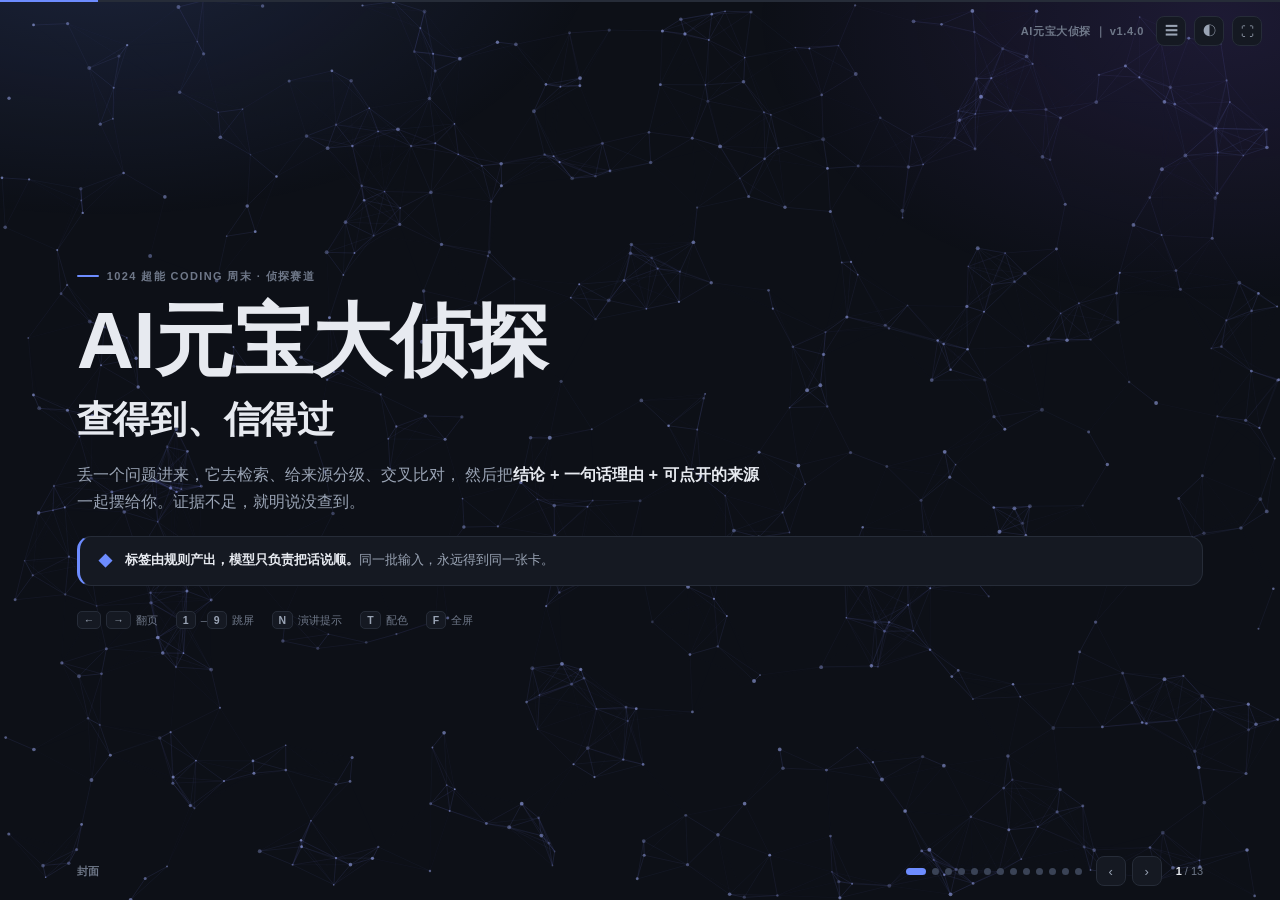
==== docs/pitch.html @ c2a19ade "feat(docs): 路演用交互式单页（13 屏，自包含） docs/pitch.html：零依赖单文件，不引 CDN / 字体 / 框架，直接拷走也能放  内容取自 README / DOMAIN" ====
<!DOCTYPE html>
<html lang="zh-CN" data-theme="dark">
<head>
<meta charset="utf-8">
<meta name="viewport" content="width=device-width, initial-scale=1">
<title>AI元宝大侦探——查得到、信得过 · 路演</title>
<link rel="icon" href="data:image/svg+xml,%3Csvg xmlns='http://www.w3.org/2000/svg' viewBox='0 0 100 100'%3E%3Ctext y='.9em' font-size='88'%3E%F0%9F%94%8D%3C/text%3E%3C/svg%3E">
<script>
// 首帧之前定主题，避免投影时闪一下白
(function () {
  var t = "dark";
  try {
    var f = new URLSearchParams(location.search).get("theme");
    t = (f === "light" || f === "dark") ? f : (localStorage.getItem("detective-theme") || "dark");
  } catch (e) { /* 隐私模式 */ }
  document.documentElement.setAttribute("data-theme", t === "light" ? "light" : "dark");
})();
</script>
<style>
/* ==========================================================================
   配色沿用主站的语义变量，改令牌就够，不要在这里写死色值
   ========================================================================== */
:root {
  color-scheme: light;
  --bg: #f6f7f9;
  --surface: #ffffff;
  --surface-2: #fbfcfe;
  --line: #e4e7ec;
  --line-hover: #c3cbdc;
  --text: #16181d;
  --text-2: #5b6270;
  --text-3: #8a909c;
  --accent: #2f5bea;
  --accent-soft: #eef2ff;
  --ok: #10854f;
  --ok-bg: #e9f7ef;
  --ok-line: #bfe6d1;
  --bad: #c8342f;
  --bad-bg: #fdeceb;
  --bad-line: #f3d9d6;
  --warn: #a86a00;
  --warn-bg: #fdf3e0;
  --warn-line: #f0dcb4;
  --info: #1f5fa8;
  --info-bg: #eaf2fb;
  --info-line: #cfe0f4;
  --muted: #6b7280;
  --muted-bg: #eef0f3;
  --shadow: 0 1px 2px rgba(16, 24, 40, .05), 0 10px 30px rgba(16, 24, 40, .06);
  --pt-dot: 99, 102, 241;
  --pt-link: 79, 70, 229;
  --pt-mouse: 124, 58, 237;
  --pt-boost: 1.45;
  --glow-a: rgba(99, 102, 241, .10);
  --glow-b: rgba(47, 91, 234, .07);
}
[data-theme="dark"] {
  color-scheme: dark;
  --bg: #0d1017;
  --surface: #151922;
  --surface-2: #1a1f2a;
  --line: #262c38;
  --line-hover: #3a4356;
  --text: #e7eaf0;
  --text-2: #9aa4b5;
  --text-3: #6f7889;
  --accent: #6d8cff;
  --accent-soft: #1b2436;
  --ok: #45d69b;
  --ok-bg: #0f2b21;
  --ok-line: #1f5c43;
  --bad: #ff7a72;
  --bad-bg: #2c1516;
  --bad-line: #5a2b28;
  --warn: #f0b53e;
  --warn-bg: #2b2213;
  --warn-line: #5c4a20;
  --info: #6aa8ef;
  --info-bg: #131f2e;
  --info-line: #24415f;
  --muted: #8b93a3;
  --muted-bg: #232834;
  --shadow: 0 1px 2px rgba(0, 0, 0, .5), 0 10px 30px rgba(0, 0, 0, .35);
  --pt-dot: 165, 180, 252;
  --pt-link: 129, 140, 248;
  --pt-mouse: 199, 210, 254;
  --pt-boost: 1.15;
  --glow-a: rgba(109, 140, 255, .16);
  --glow-b: rgba(139, 92, 246, .13);
}

* { box-sizing: border-box; }

html, body { height: 100%; }
body {
  margin: 0; overflow: hidden;
  background: var(--bg); color: var(--text);
  font-family: -apple-system, BlinkMacSystemFont, "Segoe UI", "PingFang SC",
    "Hiragino Sans GB", "Microsoft YaHei", sans-serif;
  -webkit-font-smoothing: antialiased;
  transition: background-color .25s ease, color .25s ease;
}

/* 背景：柔光 + 粒子，都在内容之下 */
body::before {
  content: ""; position: fixed; inset: 0; z-index: 0; pointer-events: none;
  background:
    radial-gradient(56vw 46vh at 8% -8%, var(--glow-a), transparent 70%),
    radial-gradient(50vw 44vh at 95% 2%, var(--glow-b), transparent 72%);
}
#pt { position: fixed; inset: 0; z-index: 0; pointer-events: none; display: block; }

/* ==========================================================================
   版式令牌
   ========================================================================== */
:root {
  --fs-display: clamp(40px, 6.2vw, 88px);
  --fs-h2: clamp(23px, 2.9vw, 40px);
  --fs-h3: clamp(15px, 1.3vw, 19px);
  --fs-lead: clamp(14px, 1.28vw, 20px);
  --fs-body: clamp(12.5px, 1.02vw, 15.5px);
  --fs-mini: clamp(11px, .84vw, 12.5px);
  --pad-x: clamp(28px, 6vw, 104px);
  --radius: 14px;
}

/* ==========================================================================
   幻灯片
   ========================================================================== */
#deck { position: fixed; inset: 0; z-index: 1; }
.slide {
  position: absolute; inset: 0;
  display: flex; flex-direction: column; justify-content: center;
  padding: clamp(56px, 7vh, 92px) var(--pad-x) clamp(64px, 8vh, 96px);
  overflow-y: auto; overscroll-behavior: contain;
  opacity: 0; visibility: hidden; transform: translateY(16px);
  transition: opacity .32s ease, transform .32s ease, visibility .32s;
}
.slide.on { opacity: 1; visibility: visible; transform: none; }
/* 首帧定位到某一屏时不要做淡出动画，否则会看到上一屏一闪 */
body.booting .slide { transition: none !important; }
.slide::-webkit-scrollbar { width: 0; }
.wrap { width: 100%; max-width: 1180px; margin: 0 auto; }

.kicker {
  display: inline-flex; align-items: center; gap: 8px;
  font-size: var(--fs-mini); font-weight: 700; letter-spacing: 1.4px;
  color: var(--text-3); text-transform: uppercase; margin-bottom: 14px;
}
.kicker::before {
  content: ""; width: 22px; height: 2px; background: var(--accent); border-radius: 2px;
}
h1 {
  margin: 0; font-size: var(--fs-display); font-weight: 800;
  letter-spacing: -.5px; line-height: 1.08;
}
h2 {
  margin: 0 0 10px; font-size: var(--fs-h2); font-weight: 800;
  letter-spacing: -.2px; line-height: 1.2;
}
h3 { margin: 0 0 6px; font-size: var(--fs-h3); font-weight: 700; }
.lead {
  margin: 12px 0 0; font-size: var(--fs-lead); color: var(--text-2);
  line-height: 1.62; max-width: 42em;
}
.lead b, .lead strong { color: var(--text); font-weight: 700; }
.sub { font-size: var(--fs-body); color: var(--text-3); line-height: 1.6; }
.mt-s { margin-top: 10px; } .mt-m { margin-top: 20px; } .mt-l { margin-top: 30px; }
.hl { color: var(--accent); }

/* 强调条 */
.rule-bar {
  display: flex; align-items: flex-start; gap: 12px;
  margin-top: clamp(16px, 2.4vh, 26px); padding: 13px 18px;
  border-radius: var(--radius); border: 1px solid var(--line);
  border-left: 3px solid var(--accent); background: var(--surface);
  font-size: var(--fs-body); color: var(--text-2); line-height: 1.6;
}
.rule-bar b { color: var(--text); }
.rule-bar .ico { font-size: 15px; line-height: 1.45; color: var(--accent); }

/* 卡片 */
.grid { display: grid; gap: 14px; }
.g2 { grid-template-columns: repeat(2, minmax(0, 1fr)); }
.g3 { grid-template-columns: repeat(3, minmax(0, 1fr)); }
.g4 { grid-template-columns: repeat(4, minmax(0, 1fr)); }
.g5 { grid-template-columns: repeat(5, minmax(0, 1fr)); }
@media (max-width: 900px) { .g3, .g4, .g5 { grid-template-columns: repeat(2, minmax(0, 1fr)); } }
@media (max-width: 620px) { .g2, .g3, .g4, .g5 { grid-template-columns: 1fr; } }

.card {
  background: var(--surface); border: 1px solid var(--line);
  border-radius: var(--radius); padding: 16px 18px; box-shadow: var(--shadow);
  transition: border-color .2s ease, background-color .25s ease;
}
.card.tight { padding: 13px 15px; }
.card .mark {
  display: inline-flex; align-items: center; justify-content: center;
  width: 24px; height: 24px; border-radius: 7px; font-size: 12px; font-weight: 800;
  margin-bottom: 9px;
}
.card .mark.a { color: var(--accent); background: var(--accent-soft); border: 1px solid var(--line); }
.card .mark.b { color: var(--bad); background: var(--bad-bg); border: 1px solid var(--bad-line); }
.card .mark.c { color: var(--ok); background: var(--ok-bg); border: 1px solid var(--ok-line); }
.card .mark.d { color: var(--warn); background: var(--warn-bg); border: 1px solid var(--warn-line); }
.card p { margin: 6px 0 0; font-size: var(--fs-body); color: var(--text-2); line-height: 1.62; }
.card p.small { font-size: var(--fs-mini); color: var(--text-3); }

/* 层：检索 / 裁决 / 表达 */
.layer { position: relative; padding-top: 30px; }
.layer .tag {
  position: absolute; top: 0; left: 0;
  font-size: var(--fs-mini); font-weight: 800; letter-spacing: 1.2px;
  color: var(--text-3);
}
.layer ul { margin: 8px 0 0; padding-left: 16px; font-size: var(--fs-body); color: var(--text-2); line-height: 1.65; }
.layer ul li { margin: 3px 0; }
.layer ul code {
  font-family: ui-monospace, "SF Mono", Consolas, monospace; font-size: .94em;
  color: var(--accent); background: var(--accent-soft); padding: 1px 5px; border-radius: 4px;
}

/* ==========================================================================
   控件
   ========================================================================== */
.seg { display: flex; flex-wrap: wrap; gap: 6px; }
.chip {
  appearance: none; border: 1px solid var(--line); background: var(--surface);
  color: var(--text-2); font: inherit; font-size: var(--fs-mini); font-weight: 600;
  padding: 6px 12px; border-radius: 999px; cursor: pointer;
  transition: all .16s ease;
}
.chip:hover { border-color: var(--line-hover); color: var(--text); }
.chip[aria-pressed="true"], .chip.on {
  background: var(--accent); border-color: var(--accent);
  color: #fff;
}
[data-theme="dark"] .chip[aria-pressed="true"], [data-theme="dark"] .chip.on { color: #0b0e14; }

.btn-ico {
  appearance: none; width: 30px; height: 30px; padding: 0;
  display: inline-flex; align-items: center; justify-content: center;
  border: 1px solid var(--line); background: var(--surface); color: var(--text-2);
  border-radius: 8px; cursor: pointer; font: inherit; font-size: 13px;
  transition: all .16s ease;
}
.btn-ico:hover { border-color: var(--line-hover); color: var(--text); }

/* 权重计算器 */
.calc { display: grid; grid-template-columns: minmax(0, 1.15fr) minmax(0, 1fr); gap: clamp(16px, 2.4vw, 32px); }
@media (max-width: 860px) { .calc { grid-template-columns: 1fr; } }
.field { margin-bottom: 14px; }
.field-label {
  display: flex; align-items: baseline; justify-content: space-between; gap: 8px;
  font-size: var(--fs-mini); font-weight: 700; color: var(--text-3);
  letter-spacing: .6px; margin-bottom: 7px;
}
.field-label b { color: var(--accent); font-size: var(--fs-body); font-variant-numeric: tabular-nums; }

input[type="range"] {
  appearance: none; width: 100%; height: 4px; border-radius: 99px;
  background: var(--muted-bg); outline: none; cursor: pointer;
}
input[type="range"]::-webkit-slider-thumb {
  appearance: none; width: 16px; height: 16px; border-radius: 50%;
  background: var(--accent); border: 2px solid var(--surface); cursor: grab;
  box-shadow: 0 0 0 1px var(--accent);
}
input[type="range"]::-moz-range-thumb {
  width: 14px; height: 14px; border: 2px solid var(--surface); border-radius: 50%;
  background: var(--accent); cursor: grab;
}

.calc-out {
  display: flex; flex-direction: column; justify-content: center;
  background: var(--surface); border: 1px solid var(--line);
  border-radius: var(--radius); padding: 20px 22px; box-shadow: var(--shadow);
}
.calc-num { display: flex; align-items: baseline; gap: 10px; }
.calc-num b {
  font-size: clamp(38px, 4.6vw, 62px); font-weight: 800; letter-spacing: -2px;
  font-variant-numeric: tabular-nums; line-height: 1; color: var(--text);
}
.calc-num span { font-size: var(--fs-mini); color: var(--text-3); font-weight: 600; }
.bar { height: 6px; border-radius: 99px; background: var(--muted-bg); margin: 14px 0 4px; overflow: hidden; }
.bar i { display: block; height: 100%; width: 0; border-radius: 99px; background: var(--accent); transition: width .3s cubic-bezier(.4, 0, .2, 1); }
.bar-cap { display: flex; justify-content: space-between; font-size: var(--fs-mini); color: var(--text-3); font-variant-numeric: tabular-nums; }
.formula {
  margin-top: 14px; padding: 10px 12px; border-radius: 9px;
  background: var(--surface-2); border: 1px dashed var(--line);
  font-family: ui-monospace, "SF Mono", Consolas, monospace;
  font-size: var(--fs-mini); color: var(--text-2); line-height: 1.7;
  word-break: break-all;
}
.formula em { color: var(--accent); font-style: normal; font-weight: 700; }
.calc-note { margin-top: 12px; font-size: var(--fs-mini); color: var(--text-2); line-height: 1.65; }
.calc-note b { color: var(--text); }

/* 终态预览卡 */
.vcard {
  border: 1px solid var(--line); border-left: 5px solid var(--muted);
  border-radius: var(--radius); background: var(--surface);
  padding: 18px 22px; box-shadow: var(--shadow);
}
.vcard.ok { border-left-color: var(--ok); }
.vcard.bad { border-left-color: var(--bad); }
.vcard.warn { border-left-color: var(--warn); }
.vcard.info { border-left-color: var(--info); }
.vcard.muted { border-left-color: var(--muted); }
.vlabel { font-size: clamp(24px, 2.6vw, 34px); font-weight: 800; letter-spacing: .3px; }
.vcard.ok .vlabel { color: var(--ok); }
.vcard.bad .vlabel { color: var(--bad); }
.vcard.warn .vlabel { color: var(--warn); }
.vcard.info .vlabel { color: var(--info); }
.vcard.muted .vlabel { color: var(--muted); }
.vline { margin: 8px 0 0; font-size: var(--fs-body); color: var(--text); line-height: 1.6; }
.vwhy { margin-top: 10px; font-size: var(--fs-mini); color: var(--text-3); line-height: 1.6; }
.vwhy code {
  font-family: ui-monospace, Consolas, monospace; color: var(--accent);
  background: var(--accent-soft); padding: 1px 5px; border-radius: 4px;
}

/* 折叠块 */
.acc { border: 1px solid var(--line); border-radius: var(--radius); background: var(--surface); overflow: hidden; transition: border-color .2s; }
.acc:hover { border-color: var(--line-hover); }
.acc > button {
  appearance: none; width: 100%; border: 0; background: transparent; font: inherit;
  display: flex; align-items: flex-start; gap: 12px; text-align: left;
  padding: 15px 17px; cursor: pointer; color: var(--text);
}
.acc > button:focus-visible { outline: 2px solid var(--accent); outline-offset: -2px; }
.acc .n {
  flex: 0 0 auto; width: 22px; height: 22px; border-radius: 6px;
  display: inline-flex; align-items: center; justify-content: center;
  font-size: 11px; font-weight: 800; color: var(--accent);
  background: var(--accent-soft); border: 1px solid var(--line);
}
.acc .t { flex: 1; min-width: 0; }
.acc .t b { display: block; font-size: var(--fs-h3); font-weight: 700; }
.acc .t span { display: block; margin-top: 3px; font-size: var(--fs-mini); color: var(--text-3); line-height: 1.55; }
.acc .caret {
  flex: 0 0 auto; color: var(--text-3); font-size: 11px; margin-top: 4px;
  transition: transform .24s ease;
}
.acc[aria-expanded="true"] .caret { transform: rotate(180deg); }
.acc .body {
  display: grid; grid-template-rows: 0fr;
  transition: grid-template-rows .26s cubic-bezier(.4, 0, .2, 1);
}
.acc[aria-expanded="true"] .body { grid-template-rows: 1fr; }
.acc .body > div { overflow: hidden; }
.acc .body p {
  margin: 0; padding: 0 17px 16px 51px;
  font-size: var(--fs-body); color: var(--text-2); line-height: 1.7;
}
.acc .body p b { color: var(--text); }
.acc .body code {
  font-family: ui-monospace, Consolas, monospace; font-size: .93em;
  color: var(--accent); background: var(--accent-soft); padding: 1px 5px; border-radius: 4px;
}

/* 版本时间轴 */
.tl { position: relative; display: grid; grid-auto-flow: column; grid-auto-columns: 1fr; gap: 0; margin-top: 10px; }
.tl::before {
  content: ""; position: absolute; left: 0; right: calc(100% / var(--n, 5)); top: 13px; height: 2px;
  background: var(--line);
}
.tl-item { position: relative; padding-top: 0; }
.tl-dot {
  appearance: none; border: 0; background: transparent; font: inherit; cursor: pointer;
  display: flex; flex-direction: column; align-items: flex-start; gap: 8px;
  padding: 0; text-align: left; width: 100%; color: var(--text-3);
}
.tl-dot .d {
  width: 12px; height: 12px; border-radius: 50%; margin: 8px 0 0 2px;
  background: var(--bg); border: 2px solid var(--line);
  transition: all .2s ease; position: relative; z-index: 1;
}
.tl-dot .v { font-size: var(--fs-mini); font-weight: 800; letter-spacing: .4px; color: var(--text-3); font-variant-numeric: tabular-nums; }
.tl-dot .h { font-size: var(--fs-mini); color: var(--text-2); line-height: 1.45; max-width: 17ch; }
.tl-item.on .tl-dot .d { background: var(--accent); border-color: var(--accent); box-shadow: 0 0 0 5px var(--accent-soft); }
.tl-item.on .tl-dot .v { color: var(--accent); }
.tl-item.on .tl-dot .h { color: var(--text); }
.tl-panel {
  margin-top: 22px; border: 1px solid var(--line); border-radius: var(--radius);
  background: var(--surface); padding: 16px 18px; box-shadow: var(--shadow);
  min-height: 92px;
}
.tl-panel .ph { display: flex; align-items: baseline; gap: 10px; flex-wrap: wrap; margin-bottom: 6px; }
.tl-panel .ph b { font-size: var(--fs-h3); font-weight: 700; }
.tl-panel .ph span { font-size: var(--fs-mini); font-weight: 800; color: var(--accent); font-variant-numeric: tabular-nums; }
.tl-panel p { margin: 0; font-size: var(--fs-body); color: var(--text-2); line-height: 1.7; }
@media (max-width: 760px) {
  .tl { grid-auto-flow: row; grid-auto-columns: auto; gap: 10px; }
  .tl::before { display: none; }
}

/* 表格 */
table.kv { width: 100%; border-collapse: collapse; font-size: var(--fs-body); }
table.kv th, table.kv td {
  text-align: left; padding: 9px 12px; border-bottom: 1px solid var(--line);
  vertical-align: top;
}
table.kv th { font-size: var(--fs-mini); font-weight: 700; color: var(--text-3); letter-spacing: .5px; }
table.kv td { color: var(--text-2); }
table.kv td b { color: var(--text); }
table.kv tr:last-child th, table.kv tr:last-child td { border-bottom: 0; }
table.kv .mono { font-family: ui-monospace, Consolas, monospace; font-size: .93em; }

/* 小统计 */
.stat { text-align: left; }
.stat b { display: block; font-size: clamp(22px, 2.4vw, 32px); font-weight: 800; letter-spacing: -.5px; font-variant-numeric: tabular-nums; }
.stat span { display: block; margin-top: 3px; font-size: var(--fs-mini); color: var(--text-3); line-height: 1.5; }

/* 领域包 */
.dom-panel { border: 1px solid var(--line); border-radius: var(--radius); background: var(--surface); padding: 16px 18px; box-shadow: var(--shadow); }
.dom-head { display: flex; align-items: baseline; gap: 10px; flex-wrap: wrap; margin-bottom: 10px; }
.dom-head b { font-size: var(--fs-h3); }
.dom-head span { font-size: var(--fs-mini); color: var(--text-3); }
.dom-row { display: grid; grid-template-columns: 76px minmax(0, 1fr); gap: 10px; padding: 6px 0; border-top: 1px dashed var(--line); }
.dom-row:first-of-type { border-top: 0; }
.dom-row dt { font-size: var(--fs-mini); font-weight: 700; color: var(--text-3); }
.dom-row dd { margin: 0; font-size: var(--fs-mini); color: var(--text-2); line-height: 1.6; }
.dom-row dd b { color: var(--text); }

/* 限制条目 */
.limit { display: flex; gap: 10px; align-items: flex-start; }
.limit .x {
  flex: 0 0 auto; width: 18px; height: 18px; border-radius: 5px; margin-top: 1px;
  display: inline-flex; align-items: center; justify-content: center;
  font-size: 11px; font-weight: 800; color: var(--bad);
  background: var(--bad-bg); border: 1px solid var(--bad-line);
}
.limit p { margin: 0; font-size: var(--fs-body); color: var(--text-2); line-height: 1.6; }
.limit p b { color: var(--text); }

/* ==========================================================================
   外框：工具条 / 进度 / 页码 / 提示
   ========================================================================== */
.toolbar {
  position: fixed; top: 16px; right: 18px; z-index: 20;
  display: flex; align-items: center; gap: 8px;
}
.toolbar .who {
  font-size: 11px; font-weight: 700; letter-spacing: .6px; color: var(--text-3);
  margin-right: 4px; white-space: nowrap;
}
@media (max-width: 640px) { .toolbar .who { display: none; } }

.progress {
  position: fixed; top: 0; left: 0; right: 0; height: 2px; z-index: 21;
  background: var(--line);
}
.progress i { display: block; height: 100%; width: 0; background: var(--accent); transition: width .3s cubic-bezier(.4, 0, .2, 1); }

.navbar {
  position: fixed; left: 0; right: 0; bottom: 0; z-index: 20;
  display: flex; align-items: center; gap: 14px;
  padding: 10px var(--pad-x) 14px;
  pointer-events: none;
}
.navbar > * { pointer-events: auto; }
.chapter { font-size: var(--fs-mini); color: var(--text-3); font-weight: 600; letter-spacing: .4px; flex: 1; min-width: 0; }
.pager { font-size: var(--fs-mini); color: var(--text-3); font-variant-numeric: tabular-nums; }
.pager b { color: var(--text); font-weight: 800; }
.arrows { display: flex; gap: 6px; }
.dots { display: flex; gap: 6px; }
.dots button {
  appearance: none; width: 7px; height: 7px; padding: 0; border-radius: 50%;
  border: 0; background: var(--line-hover); cursor: pointer; transition: all .18s ease;
}
.dots button:hover { background: var(--text-3); }
.dots button.on { background: var(--accent); width: 20px; border-radius: 99px; }
@media (max-width: 700px) { .dots { display: none; } }

/* 演讲提示 */
.notes {
  position: fixed; left: 18px; bottom: 52px; z-index: 20;
  max-width: min(520px, 56vw);
  border: 1px solid var(--warn-line); border-left: 3px solid var(--warn);
  background: var(--warn-bg); color: var(--warn);
  border-radius: 10px; padding: 10px 14px;
  font-size: var(--fs-mini); line-height: 1.65;
  box-shadow: var(--shadow);
  transform: translateY(8px); opacity: 0; visibility: hidden;
  transition: all .2s ease;
}
.notes.on { transform: none; opacity: 1; visibility: visible; }
.notes b { display: block; font-size: 10px; letter-spacing: 1.2px; margin-bottom: 4px; opacity: .85; }

.hint {
  margin-top: clamp(18px, 3vh, 34px);
  display: flex; flex-wrap: wrap; gap: 10px 18px;
  font-size: var(--fs-mini); color: var(--text-3);
}
.hint kbd {
  font-family: inherit; font-size: 10.5px; font-weight: 700;
  padding: 2px 6px; border-radius: 5px;
  border: 1px solid var(--line); background: var(--surface);
  color: var(--text-2); margin-right: 5px;
}

/* 收尾大标题 */
.end-title {
  font-size: clamp(30px, 4.6vw, 62px); font-weight: 800; letter-spacing: -.8px; line-height: 1.16;
}
.end-title em { font-style: normal; color: var(--accent); }
.url-box {
  display: inline-flex; align-items: center; gap: 10px;
  margin-top: 18px; padding: 10px 16px; border-radius: 10px;
  border: 1px solid var(--line); background: var(--surface);
  font-family: ui-monospace, Consolas, monospace; font-size: var(--fs-body);
  color: var(--accent);
}

/* 减弱动态效果 */
@media (prefers-reduced-motion: reduce) {
  *, *::before, *::after {
    animation-duration: .001ms !important;
    transition-duration: .001ms !important;
  }
}

/* 打印 / 导出 PDF：所有屏顺序展开 */
@media print {
  body { overflow: visible; background: #fff; }
  #pt, body::before, .toolbar, .navbar, .progress, .notes { display: none !important; }
  #deck { position: static; }
  .slide {
    position: static; opacity: 1 !important; visibility: visible !important;
    transform: none !important; page-break-after: always; min-height: 90vh;
  }
  .acc .body { grid-template-rows: 1fr !important; }
}
</style>
</head>
<body class="booting">
<canvas id="pt" aria-hidden="true"></canvas>
<div class="progress"><i id="prog"></i></div>

<div class="toolbar">
  <span class="who">AI元宝大侦探 ｜ v1.4.0</span>
  <button class="btn-ico" id="noteBtn" type="button" title="演讲提示（N）" aria-label="切换演讲提示">☰</button>
  <button class="btn-ico" id="themeBtn" type="button" title="日间 / 夜间（T）" aria-label="切换配色">◐</button>
  <button class="btn-ico" id="fsBtn" type="button" title="全屏（F）" aria-label="全屏">⛶</button>
</div>

<main id="deck">

  <!-- 1 封面 -->
  <section class="slide on" data-ch="封面" data-note="20 秒。先别讲架构，只讲一句：让 AI 先查再说，说了就有出处。">
    <div class="wrap">
      <div class="kicker">1024 超能 Coding 周末 · 侦探赛道</div>
      <h1>AI元宝大侦探</h1>
      <p class="lead" style="font-size:var(--fs-h2);font-weight:700;color:var(--text);margin-top:6px;letter-spacing:-.3px">
        查得到、信得过
      </p>
      <p class="lead">
        丢一个问题进来，它去检索、给来源分级、交叉比对，
        然后把<b>结论 + 一句话理由 + 可点开的来源</b>一起摆给你。证据不足，就明说没查到。
      </p>
      <div class="rule-bar">
        <span class="ico">◆</span>
        <span><b>标签由规则产出，模型只负责把话说顺。</b>同一批输入，永远得到同一张卡。</span>
      </div>
      <div class="hint">
        <span><kbd>←</kbd><kbd>→</kbd>翻页</span>
        <span><kbd>1</kbd>–<kbd>9</kbd>跳屏</span>
        <span><kbd>N</kbd>演讲提示</span>
        <span><kbd>T</kbd>配色</span>
        <span><kbd>F</kbd>全屏</span>
      </div>
    </div>
  </section>

  <!-- 2 问题 -->
  <section class="slide" data-ch="问题" data-note="40 秒。三件事都不难被检查，只是没人做。讲完停一下，让评委点头。">
    <div class="wrap">
      <div class="kicker">问题</div>
      <h2>AI 敢回答，但不敢作证</h2>
      <p class="lead">搜索类产品已经能「答得像」，但没人能替你回答下一句：<b>这话到底谁说的、能不能点开、换个人跑一遍还一样吗。</b></p>
      <div class="grid g3 mt-m">
        <div class="card">
          <span class="mark b">✕</span>
          <h3>没有出处</h3>
          <p>结论说得斩钉截铁，一条来源都点不开。看起来权威，实际上无法反驳、也无法复核。</p>
        </div>
        <div class="card">
          <span class="mark b">✕</span>
          <h3>分不清轻重</h3>
          <p>官方文件和养生号文章被同等采信。三家网站转同一篇通稿，看起来像三个独立印证。</p>
        </div>
        <div class="card">
          <span class="mark b">✕</span>
          <h3>顺手编原文</h3>
          <p>引用看起来像原文，回原文里逐字找，找不到。这类幻觉最难被普通人识破。</p>
        </div>
      </div>
      <div class="rule-bar">
        <span class="ico">◆</span>
        <span>这三件事都不难被检查，只是<b>没人把它做成默认动作</b>。这个作品只做这一件事。</span>
      </div>
    </div>
  </section>

  <!-- 3 三层 -->
  <section class="slide" data-ch="做法" data-note="40 秒。别念架构图。只强调一件事：模型不碰标签。">
    <div class="wrap">
      <div class="kicker">做法</div>
      <h2>三层，每层只管一件事</h2>
      <div class="grid g3 mt-m">
        <div class="card layer">
          <span class="tag">检索层</span>
          <h3>主动去捞反方</h3>
          <p>一句话换成最多 3 路确定性问法，专门去捞官方口径和辟谣稿。</p>
          <ul>
            <li>元宝搜索 <code>SearchPro</code>，<code>TC3-HMAC-SHA256</code> 手写签名</li>
            <li>无密钥 / 断网自动走离线样例，链路照样完整</li>
            <li>每条记录自己是<b>被哪一路</b>捞回来的</li>
          </ul>
        </div>
        <div class="card layer">
          <span class="tag">裁决层</span>
          <h3>算权重，不打分</h3>
          <p>信源分四档，姿态分四种，加权投票算出真 / 假 / 说不准。</p>
          <ul>
            <li>语义判定<b>只判单条</b>，不判结论</li>
            <li>引用必须<b>逐字可校验</b>，对不上就作废那一条</li>
            <li>同源转载判重，权重减半</li>
          </ul>
        </div>
        <div class="card layer">
          <span class="tag">表达层</span>
          <h3>只负责把话说顺</h3>
          <p>模型可以润色那一句话，但绝不参与打标签。</p>
          <ul>
            <li>没配模型也能完整跑，卡片上会写明</li>
            <li>静态卡自包含，可分享、可归档</li>
            <li>每条证据标注<b>语义</b>还是<b>词典</b>判的</li>
          </ul>
        </div>
      </div>
      <div class="rule-bar">
        <span class="ico">◆</span>
        <span>所以同一批搜索结果，换一次调用、换一台机器，<b>标签必须一致</b>——这才叫可复核。模型只在终点出现一次。</span>
      </div>
    </div>
  </section>

  <!-- 4 权重计算器 -->
  <section class="slide" data-ch="裁决规则" data-note="60 秒。这一屏不讲故事，讲算术。可以请评委随口报一组，你现场拨。">
    <div class="wrap">
      <div class="kicker">裁决规则 · 可现场拨</div>
      <h2>一条证据值多少，是算出来的</h2>
      <p class="lead">拨下面四个因子，看权重怎么变。阈值都在 <b>config.py</b> 里，改完当场可复现，<b>不需要重训任何东西</b>。</p>
      <div class="calc mt-m">
        <div class="calc-controls">
          <div class="field">
            <div class="field-label"><span>权威度</span></div>
            <div class="seg" data-group="tier" role="group">
              <button class="chip on" data-k="1" type="button">T1 权威一手</button>
              <button class="chip" data-k="2" type="button">T2 主流媒体</button>
              <button class="chip" data-k="3" type="button">T3 垂直专业</button>
              <button class="chip" data-k="4" type="button">T4 UGC</button>
            </div>
          </div>
          <div class="field">
            <div class="field-label"><span>相关性</span><b id="relOut">0.82</b></div>
            <input type="range" id="rel" min="0" max="1" step="0.01" value="0.82" aria-label="相关性">
          </div>
          <div class="field">
            <div class="field-label"><span>时效</span></div>
            <div class="seg" data-group="fresh" role="group">
              <button class="chip on" data-k="30d" type="button">≤30 天</button>
              <button class="chip" data-k="1y" type="button">≤1 年</button>
              <button class="chip" data-k="3y" type="button">≤3 年</button>
              <button class="chip" data-k="old" type="button">更早</button>
              <button class="chip" data-k="none" type="button">无日期</button>
            </div>
          </div>
          <div class="field">
            <div class="field-label"><span>姿态</span></div>
            <div class="seg" data-group="stance" role="group">
              <button class="chip on" data-k="support" type="button">支持</button>
              <button class="chip" data-k="refute" type="button">否定</button>
              <button class="chip" data-k="uncertain" type="button">存疑</button>
              <button class="chip" data-k="neutral" type="button">仅陈述</button>
            </div>
          </div>
        </div>
        <div class="calc-out">
          <div class="calc-num"><b id="wOut">1.01</b><span>单条权重</span></div>
          <div class="bar"><i id="wBar"></i></div>
          <div class="bar-cap"><span>0</span><span>单条上限 1.10</span></div>
          <div class="formula" id="formula"></div>
          <div class="calc-note" id="calcNote"></div>
        </div>
      </div>
    </div>
  </section>

  <!-- 5 五种终态 -->
  <section class="slide" data-ch="终态" data-note="50 秒。重点演「说不准」和「没查到」。敢说不知道是这条赛道最值钱的镜头。">
    <div class="wrap">
      <div class="kicker">五种终态</div>
      <h2>最值钱的一屏，是它敢说不知道</h2>
      <p class="lead">点一下看每种终态的判定条件。注意最后两种：<b>没查到</b> 和 <b>查询失败</b>是两件事，不能混。</p>
      <div class="seg mt-m" id="vSeg" role="group" aria-label="终态">
        <button class="chip" data-k="true" type="button">真</button>
        <button class="chip" data-k="false" type="button">假</button>
        <button class="chip on" data-k="unclear" type="button">说不准</button>
        <button class="chip" data-k="no_evidence" type="button">没查到可靠来源</button>
        <button class="chip" data-k="error" type="button">查询失败</button>
      </div>
      <div class="vcard warn mt-m" id="vCard">
        <div class="vlabel" id="vLabel">说不准</div>
        <p class="vline" id="vLine"></p>
        <div class="vwhy" id="vWhy"></div>
      </div>
      <div class="rule-bar">
        <span class="ico">◆</span>
        <span>「没查到」不等于「是假的」，也不等于「系统坏了」。<b>三种认输方式必须分得清</b>，否则用户会被自己的工具骗。</span>
      </div>
    </div>
  </section>

  <!-- 6 三个机制 -->
  <section class="slide" data-ch="可检验性" data-note="60 秒。这是拉开差距的地方：不是承诺可靠，是把自己最脆弱的地方指出来。">
    <div class="wrap">
      <div class="kicker">可检验性</div>
      <h2>三个机制，专门用来打自己的脸</h2>
      <p class="lead">单路检索只看得到同温层证据，转载稿会让一句话看起来被多家印证。这两件事都会让结论<b>看起来比实际更可靠</b>。</p>
      <div class="grid mt-m" style="gap:10px">
        <div class="acc" aria-expanded="false">
          <button type="button">
            <span class="n">1</span>
            <span class="t"><b>多路查询规划</b><span>辟谣稿很少用提问式标题，不主动构造反向查询就会漏</span></span>
            <span class="caret">▾</span>
          </button>
          <div class="body"><div><p>
            一次查证自动跑最多 3 路确定性问法，<b>不依赖模型</b>，同一句话每次跑出同一组查询。
            查真假走「原句 ／ 核心陈述 + 是谣言吗 官方辟谣 ／ 核心陈述 + 依据 研究 官方回应」。
            结果按 URL 归一去重，卡片上的「检索路线」会显示<b>每路捞回多少条、其中多少条是新出现的</b>——
            第 2、3 路新增全是 0，说明这个话题已经被第 1 路捞干净了，不用假装多跑了两路。
          </p></div></div>
        </div>
        <div class="acc" aria-expanded="false">
          <button type="button">
            <span class="n">2</span>
            <span class="t"><b>同源转载识别</b><span>三家网站转同一篇通稿，不该等于三个独立印证</span></span>
            <span class="caret">▾</span>
          </button>
          <div class="body"><div><p>
            取正文前 140 字做<b>字符三元组 Jaccard 相似度</b>，<code>≥ 0.55</code> 判为转载，记下原始出处。
            转载条目的权重 <b>×0.5</b>，且不计入独立来源数。这一条直接作用在置信度上，
            卡片上那条会整条降透明度并标注「转载」。
          </p></div></div>
        </div>
        <div class="acc" aria-expanded="false">
          <button type="button">
            <span class="n">3</span>
            <span class="t"><b>推翻路径 + 留一检验</b><span>回答「我凭什么信你」，而不是再给一个百分比</span></span>
            <span class="caret">▾</span>
          </button>
          <div class="body"><div><p>
            每张卡都附「想推翻这张卡，可以这样试」：回原文逐字核对最高权威那条、指向对立面的来源说明为什么没被采信、
            用更晚的同级来源覆盖它。最后一条是量化的——<b>把权重最高的 3 条逐条抽掉重算</b>，
            结论会翻就直接点名「这张卡是它撑着的」。比起一个置信度百分比，这个信息更能指导人怎么复核。
          </p></div></div>
        </div>
      </div>
    </div>
  </section>

  <!-- 7 终态各进一步 -->
  <section class="slide" data-ch="再进一步" data-note="50 秒。三条各点开一个例子。核心是：用户要的不是结论，是然后呢。">
    <div class="wrap">
      <div class="kicker">三种终态，各自再往前一步</div>
      <h2>用户要的不是结论，是「然后呢」</h2>
      <p class="lead">点开看真实样例。三步都<b>不参与裁决</b>，只负责把下一步交到人手里。</p>
      <div class="grid mt-m" style="gap:10px">
        <div class="acc" aria-expanded="true">
          <button type="button">
            <span class="n">真/假</span>
            <span class="t"><b>关键数字核对</b><span>同一量纲在不同来源对不上，就摆出来</span></span>
            <span class="caret">▾</span>
          </button>
          <div class="body"><div><p>
            政策样例正好命中：官方写「最高不超过 <b>500 万元</b>」，两个官方来源一致；代办站写「最高可达 <b>3000 万元</b>」。
            措辞只说「口径可能不同，请核对」，<b>从不说「矛盾」</b>——哪个数字对，得人点开原文定。
            两条硬约束：只有一个来源给出多个值时不报（那是同一份材料在做口径对比），四位年份不当期限。
          </p></div></div>
        </div>
        <div class="acc" aria-expanded="false">
          <button type="button">
            <span class="n">说不准</span>
            <span class="t"><b>条件差异定位</b><span>指出两方说的其实不是同一件事</span></span>
            <span class="caret">▾</span>
          </button>
          <div class="body"><div><p>
            隔夜菜那条：否定方限定在「<b>冷藏</b>」，支持方限定在「<b>长期食用</b>」「<b>室温放置超过 4 小时</b>」。
            → 这更像两个不同条件下的两个结论，不宜按同一句话裁决。
            五类条件维度（人群 / 剂量与程度 / 使用场景 / 范围与口径 / 地域），纯词表 + 差集，不依赖模型。
          </p></div></div>
        </div>
        <div class="acc" aria-expanded="false">
          <button type="button">
            <span class="n">没查到</span>
            <span class="t"><b>最小补证清单</b><span>把「认输」变成可执行的下一步</span></span>
            <span class="caret">▾</span>
          </button>
          <div class="body"><div><p>
            按「这张卡实际缺什么」逐项生成：缺 T1 一手来源、来源集中在单一域名、只知道是转载但没拿到原文、
            证据整体偏旧、关键来源没标时间……<b>最多给 4 条</b>——多了用户不会做，等于没给。
          </p></div></div>
        </div>
      </div>
    </div>
  </section>

  <!-- 8 领域包 -->
  <section class="slide" data-ch="复用" data-note="40 秒。点两个领域切换，让评委看到结论用语都变了，但代码没变。">
    <div class="wrap">
      <div class="kicker">高复用</div>
      <h2>一个引擎，六个领域包</h2>
      <p class="lead">换行业只换一个约 <b>30 行 JSON</b>：权威源表、线索词、语义上下文、结论用语、时效衰减全部配置化，<b>不改一行 Python</b>。</p>
      <div class="seg mt-m" id="domSeg" role="group" aria-label="领域包"></div>
      <div class="dom-panel mt-m" id="domPanel"></div>
    </div>
  </section>

  <!-- 9 商业化 -->
  <section class="slide" data-ch="落地" data-note="30 秒。不用逐行念。点两行：投标留痕和私域部署，这两个最能接活。">
    <div class="wrap">
      <div class="kicker">落地形态</div>
      <h2>同一套能力，换一个壳就能用</h2>
      <p class="lead">引擎不变，变的只是入口。<b>检索和模型都可以在客户内网，提问不出门</b>，只需要一个出网白名单调元宝搜索。</p>
      <div class="card mt-m" style="padding:4px 6px">
        <table class="kv">
          <thead><tr><th style="width:22%">形态</th><th style="width:34%">面向谁</th><th>复用方式</th></tr></thead>
          <tbody>
            <tr><td><b>群机器人</b></td><td>中小企业内部（政策、用工）</td><td>一次部署，全公司问</td></tr>
            <tr><td><b>浏览器插件</b></td><td>采购、投研、编辑</td><td>划词即查，结果直接存成静态卡</td></tr>
            <tr><td><b>API</b></td><td>客户自有系统（CRM / ERP / 投标平台）</td><td><span class="mono">/api/check</span> 直接接，按次计</td></tr>
            <tr><td><b>静态卡导出</b></td><td>需要留痕的场合（投标、审计、合规）</td><td>每张卡带 12 位指纹，可归档复核</td></tr>
            <tr><td><b>工作流节点</b></td><td>已经在用 AI 工作台的团队</td><td>挂进现有流程，不换工具</td></tr>
          </tbody>
        </table>
      </div>
      <div class="rule-bar">
        <span class="ico">◆</span>
        <span>选场景的标准不是行业新不新，是<b>调用频率 × 人工成本 × 答错的代价</b>。政策与资质是固定动作反复做，财务法务是低频高价值。</span>
      </div>
    </div>
  </section>

  <!-- 10 版本 -->
  <section class="slide" data-ch="版本" data-note="50 秒。点每个节点。讲清一条：版本号存在的理由是「同一个问题不能有两种卡」。">
    <div class="wrap">
      <div class="kicker">版本特点 · v1.4.0</div>
      <h2>从「跑通」到「可被检验」</h2>
      <p class="lead">五个版本，每个版本只解决一件事。点节点看细节。</p>
      <div class="tl mt-m" id="tl"></div>
      <div class="tl-panel" id="tlPanel"></div>
      <div class="rule-bar">
        <span class="ico">◆</span>
        <span>版本号写进每张卡的 JSON 和静态卡页脚。因为阈值、权重、词表改过之后<b>同一个问题就会得出不同的卡</b>——没有版本号，两张不一样的卡说不清是数据变了还是代码变了。</span>
      </div>
    </div>
  </section>

  <!-- 11 工程与交付 -->
  <section class="slide" data-ch="工程" data-note="30 秒。四个数字一句话带过。重点说静态卡能离线复核，这是评委能带走的证据。">
    <div class="wrap">
      <div class="kicker">工程与交付</div>
      <h2>下载就能跑，产物能带走</h2>
      <div class="grid g4 mt-m">
        <div class="card stat"><b>0</b><span>第三方依赖<br>纯 Python 标准库 + 原生 JS</span></div>
        <div class="card stat"><b>4</b><span>个 GET 接口<br>健康 / 领域 / 样例 / 查证卡</span></div>
        <div class="card stat"><b>12</b><span>位指纹<br>自包含静态卡可离线复核</span></div>
        <div class="card stat"><b>600</b><span>颗粒子背景<br>实测 75fps，不占帧预算</span></div>
      </div>
      <div class="grid g3 mt-s">
        <div class="card tight">
          <h3>可现场切换检索层</h3>
          <p class="small">加 <code style="font-family:ui-monospace,Consolas,monospace;color:var(--accent)">provider=mock|wsa</code> 就能在同一张卡上证明「骨架不变、检索层可换」。</p>
        </div>
        <div class="card tight">
          <h3>异常原样透传</h3>
          <p class="small">限频、没开通服务会显示成「查询失败」，不会伪装成「没查到」。这两种错不能混。</p>
        </div>
        <div class="card tight">
          <h3>界面也是自包含的</h3>
          <p class="small">日间 / 夜间只靠语义变量切换；粒子层 pointer-events:none，不遮挡任何交互。</p>
        </div>
      </div>
    </div>
  </section>

  <!-- 12 限制 -->
  <section class="slide" data-ch="限制" data-note="40 秒。主动交代限制最能建立信任。别快进，念三条就够。">
    <div class="wrap">
      <div class="kicker">先说做不到的</div>
      <h2>这些地方它做不到</h2>
      <p class="lead">主动写清楚限制，比多给一个置信度百分比更能建立信任。<b>全部写在 README 里</b>。</p>
      <div class="grid g2 mt-m" style="gap:12px">
        <div class="card tight"><div class="limit"><span class="x">✕</span><p><b>词典法会漏判反讽和双重否定。</b>所以每条判定都附带原文句——漏判能被人一眼看出来，而不会被藏起来。</p></div></div>
        <div class="card tight"><div class="limit"><span class="x">✕</span><p><b>引用是逐字校验，宁可保守。</b>模型做了合理改写（比如补了主语）也会被判无效并回落。</p></div></div>
        <div class="card tight"><div class="limit"><span class="x">✕</span><p><b>同域名最多采信 2 条。</b>副作用是单一权威站独占的题目，可能因来源不足被判「没查到」。</p></div></div>
        <div class="card tight"><div class="limit"><span class="x">✕</span><p><b>数字核对只并列，不裁判。</b>它是有意保守的提示器，不是审计工具——哪个数字对，得人点开原文定。</p></div></div>
        <div class="card tight"><div class="limit"><span class="x">✕</span><p><b>转载识别只看文字重合度。</b>大幅改写后再转载会漏判；共用通稿模板会被压低权重，但不会翻转结论方向。</p></div></div>
        <div class="card tight"><div class="limit"><span class="x">✕</span><p><b>离线样例是演示数据。</b>不得当作真实查证结果使用，页面会显示「离线样例」角标。</p></div></div>
      </div>
    </div>
  </section>

  <!-- 13 收尾 -->
  <section class="slide" data-ch="收尾" data-note="20 秒。回到第一句话，然后直接打开作品跑一单给评委看。">
    <div class="wrap">
      <div class="kicker">收尾</div>
      <p class="end-title">查得到、信得过<br><em>不是承诺，是每一步都点得开。</em></p>
      <p class="lead">
        它不会替你做决定，也不会假装知道。
        它做的是把「这话谁说的、能不能点开、换个人跑一遍还一样吗」变成默认动作。
      </p>
      <div class="url-box">本地入口　http://127.0.0.1:8765/</div>
      <div class="grid g3 mt-m" style="gap:10px">
        <div class="card tight"><p class="small"><b style="color:var(--text)">?q=问题</b><br>带问题直接出卡，方便贴给评委</p></div>
        <div class="card tight"><p class="small"><b style="color:var(--text)">分享卡片</b><br>导出可离线复核的静态卡</p></div>
        <div class="card tight"><p class="small"><b style="color:var(--text)">T 键</b><br>投影建议用夜间配色</p></div>
      </div>
      <p class="sub mt-m">AI元宝大侦探 ｜ 1024 超能 Coding 周末 · 侦探赛道 ｜ v1.4.0</p>
    </div>
  </section>

</main>

<nav class="navbar">
  <span class="chapter" id="chapter">封面</span>
  <div class="dots" id="dots"></div>
  <div class="arrows">
    <button class="btn-ico" id="prevBtn" type="button" title="上一屏（←）" aria-label="上一屏">‹</button>
    <button class="btn-ico" id="nextBtn" type="button" title="下一屏（→）" aria-label="下一屏">›</button>
  </div>
  <span class="pager"><b id="cur">1</b> / <span id="tot">13</span></span>
</nav>

<div class="notes" id="notes"><b>演讲提示</b><span id="noteText"></span></div>

<script>
/* ==========================================================================
   1. 粒子背景（与主站 web/particles.js 同一套参数，600 颗）
      颜色读 CSS 变量，切主题只重读颜色，粒子位置不跳。
   ========================================================================== */
(function () {
  "use strict";
  var CFG = {
    count: 600,
    velocitySpan: 0.45, radiusScale: 1.2, radiusMin: 0.8,
    alphaSpan: 0.4, alphaMin: 0.2,
    connectDist: 75, mouseConnectDist: 95,
    mouseLineWidth: 1, linkAlphaScale: 0.18, linkLineWidth: 0.8, mouseLinkAlphaScale: 0.35
  };
  var cvs = document.getElementById("pt");
  if (!cvs) return;
  var ctx = cvs.getContext("2d");
  if (!ctx) return;

  var W = 0, H = 0, dpr = 1, raf = 0, running = false;
  var ps = [], mouse = { x: null, y: null }, rt = 0;
  var tone = { dot: "165,180,252", link: "129,140,248", mouse: "199,210,254", boost: 1.15 };
  var reduce = !!(window.matchMedia && window.matchMedia("(prefers-reduced-motion: reduce)").matches);

  function readTone() {
    var cs = getComputedStyle(document.documentElement);
    function pick(n, d) { var v = cs.getPropertyValue(n); v = v ? v.trim() : ""; return v || d; }
    tone.dot = pick("--pt-dot", tone.dot);
    tone.link = pick("--pt-link", tone.link);
    tone.mouse = pick("--pt-mouse", tone.mouse);
    var b = parseFloat(pick("--pt-boost", String(tone.boost)));
    tone.boost = isFinite(b) && b > 0 ? b : 1;
  }

  function seed() {
    ps.length = 0;
    for (var i = 0; i < CFG.count; i++) {
      ps.push({
        x: Math.random() * W, y: Math.random() * H,
        vx: (Math.random() - 0.5) * CFG.velocitySpan,
        vy: (Math.random() - 0.5) * CFG.velocitySpan,
        r: Math.random() * CFG.radiusScale + CFG.radiusMin,
        a: Math.random() * CFG.alphaSpan + CFG.alphaMin
      });
    }
  }

  function resize() {
    dpr = Math.min(window.devicePixelRatio || 1, 2);
    W = window.innerWidth; H = window.innerHeight;
    cvs.width = Math.round(W * dpr);
    cvs.height = Math.round(H * dpr);
    cvs.style.width = W + "px";
    cvs.style.height = H + "px";
    ctx.setTransform(dpr, 0, 0, dpr, 0, 0);
    seed();
  }

  function paint(step) {
    ctx.clearRect(0, 0, W, H);
    for (var i = 0; i < ps.length; i++) {
      var p = ps[i];
      if (step) {
        p.x += p.vx; p.y += p.vy;
        if (p.x < 0) p.x += W; else if (p.x > W) p.x -= W;
        if (p.y < 0) p.y += H; else if (p.y > H) p.y -= H;
      }
      ctx.beginPath();
      ctx.arc(p.x, p.y, p.r, 0, Math.PI * 2);
      ctx.fillStyle = "rgba(" + tone.dot + "," + p.a + ")";
      ctx.fill();

      for (var j = i + 1; j < ps.length; j++) {
        var q = ps[j], dx = p.x - q.x, dy = p.y - q.y;
        var d = Math.sqrt(dx * dx + dy * dy);
        if (d < CFG.connectDist) {
          var a = (1 - d / CFG.connectDist) * CFG.linkAlphaScale * tone.boost;
          ctx.beginPath(); ctx.moveTo(p.x, p.y); ctx.lineTo(q.x, q.y);
          ctx.strokeStyle = "rgba(" + tone.link + "," + a.toFixed(3) + ")";
          ctx.lineWidth = CFG.linkLineWidth; ctx.stroke();
        }
      }
      if (mouse.x !== null) {
        var mx = p.x - mouse.x, my = p.y - mouse.y;
        var md = Math.sqrt(mx * mx + my * my);
        if (md < CFG.mouseConnectDist) {
          var ma = (1 - md / CFG.mouseConnectDist) * CFG.mouseLinkAlphaScale * tone.boost;
          ctx.beginPath(); ctx.moveTo(p.x, p.y); ctx.lineTo(mouse.x, mouse.y);
          ctx.strokeStyle = "rgba(" + tone.mouse + "," + ma.toFixed(3) + ")";
          ctx.lineWidth = CFG.mouseLineWidth; ctx.stroke();
        }
      }
    }
  }

  function loop() { paint(true); raf = requestAnimationFrame(loop); }
  function start() {
    if (reduce) { paint(false); return; }
    if (running) return;
    running = true; raf = requestAnimationFrame(loop);
  }
  function stop() { running = false; if (raf) { cancelAnimationFrame(raf); raf = 0; } }

  readTone(); resize(); start();

  window.addEventListener("resize", function () {
    if (rt) clearTimeout(rt);
    rt = setTimeout(function () { resize(); if (!running) paint(false); }, 150);
  });
  window.addEventListener("mousemove", function (e) { mouse.x = e.clientX; mouse.y = e.clientY; }, { passive: true });
  document.addEventListener("mouseleave", function () { mouse.x = null; mouse.y = null; });
  document.addEventListener("visibilitychange", function () { document.hidden ? stop() : start(); });

  window.__paintReTone = function () { readTone(); if (!running) paint(false); };
  window.__stopPaint = stop;
})();

/* ==========================================================================
   2. 主题
   ========================================================================== */
(function () {
  "use strict";
  function apply(t, persist) {
    var next = t === "light" ? "light" : "dark";
    document.documentElement.setAttribute("data-theme", next);
    if (persist) { try { localStorage.setItem("detective-theme", next); } catch (e) {} }
    if (window.__paintReTone) window.__paintReTone();
  }
  document.getElementById("themeBtn").addEventListener("click", function () {
    apply(document.documentElement.getAttribute("data-theme") === "dark" ? "light" : "dark", true);
  });
  window.__toggleTheme = function () {
    document.getElementById("themeBtn").click();
  };
})();

/* ==========================================================================
   3. 幻灯片导航
   ========================================================================== */
(function () {
  "use strict";
  var slides = [].slice.call(document.querySelectorAll(".slide"));
  var dotsBox = document.getElementById("dots");
  var chapter = document.getElementById("chapter");
  var cur = document.getElementById("cur");
  var prog = document.getElementById("prog");
  var noteText = document.getElementById("noteText");
  var notesBox = document.getElementById("notes");
  var idx = 0;

  document.getElementById("tot").textContent = slides.length;

  slides.forEach(function (s, i) {
    var b = document.createElement("button");
    b.type = "button";
    b.setAttribute("aria-label", "第 " + (i + 1) + " 屏：" + (s.dataset.ch || ""));
    b.addEventListener("click", function () { go(i); });
    dotsBox.appendChild(b);
  });
  var dots = [].slice.call(dotsBox.children);

  function go(i) {
    i = Math.max(0, Math.min(slides.length - 1, i));
    idx = i;
    slides.forEach(function (s, k) { s.classList.toggle("on", k === i); });
    dots.forEach(function (d, k) { d.classList.toggle("on", k === i); });
    var s = slides[i];
    s.scrollTop = 0;
    chapter.textContent = s.dataset.ch || "";
    cur.textContent = i + 1;
    prog.style.width = ((i + 1) / slides.length * 100) + "%";
    noteText.textContent = s.dataset.note || "";
    if (history.replaceState) history.replaceState(null, "", "#" + (i + 1));
  }
  window.__go = go;

  function toggleNotes() { notesBox.classList.toggle("on"); }
  function toggleFull() {
    if (!document.fullscreenElement) {
      if (document.documentElement.requestFullscreen) document.documentElement.requestFullscreen();
    } else if (document.exitFullscreen) {
      document.exitFullscreen();
    }
  }

  document.addEventListener("keydown", function (e) {
    var tag = (e.target.tagName || "").toLowerCase();
    if (tag === "input" || tag === "textarea" || tag === "select") {
      if (e.key !== "Escape") return;
    }
    var k = e.key;
    if (k === "ArrowRight" || k === "ArrowDown" || k === "PageDown" || k === " " || k === "Enter") {
      e.preventDefault(); go(idx + 1);
    } else if (k === "ArrowLeft" || k === "ArrowUp" || k === "PageUp") {
      e.preventDefault(); go(idx - 1);
    } else if (k === "Home") { e.preventDefault(); go(0); }
    else if (k === "End") { e.preventDefault(); go(slides.length - 1); }
    else if (k === "f" || k === "F") { toggleFull(); }
    else if (k === "n" || k === "N") { toggleNotes(); }
    else if (k === "t" || k === "T") { if (window.__toggleTheme) window.__toggleTheme(); }
    else if (k === "?" ) { toggleNotes(); }
    else if (/^[1-9]$/.test(k)) { go(parseInt(k, 10) - 1); }
  });

  document.getElementById("noteBtn").addEventListener("click", toggleNotes);
  document.getElementById("fsBtn").addEventListener("click", toggleFull);
  document.getElementById("prevBtn").addEventListener("click", function () { go(idx - 1); });
  document.getElementById("nextBtn").addEventListener("click", function () { go(idx + 1); });

  /* 触屏左右滑 */
  var tx = 0, ty = 0;
  document.addEventListener("touchstart", function (e) {
    tx = e.touches[0].clientX; ty = e.touches[0].clientY;
  }, { passive: true });
  document.addEventListener("touchend", function (e) {
    var dx = e.changedTouches[0].clientX - tx;
    var dy = e.changedTouches[0].clientY - ty;
    if (Math.abs(dx) > 60 && Math.abs(dx) > Math.abs(dy)) go(idx + (dx < 0 ? 1 : -1));
  }, { passive: true });

  /* 滚轮：节流，一屏一屏走。当前屏内容需要滚动时先让内容滚完，别抢事件 */
  var lock = false;
  document.addEventListener("wheel", function (e) {
    if (lock) return;
    if (Math.abs(e.deltaY) < 24) return;
    var s = slides[idx];
    var room = s.scrollHeight - s.clientHeight;
    if (room > 4) {
      var atTop = s.scrollTop <= 2;
      var atBottom = s.scrollTop >= room - 2;
      if ((e.deltaY > 0 && !atBottom) || (e.deltaY < 0 && !atTop)) return;
    }
    lock = true;
    setTimeout(function () { lock = false; }, 520);
    go(idx + (e.deltaY > 0 ? 1 : -1));
  }, { passive: true });

  /* 深链：#3 → 第 3 屏；页面内 hash 变化也要跟着走（否则分享出去的锚点只能新鲜打开才生效） */
  function fromHash() {
    var n = parseInt((location.hash || "").replace("#", ""), 10);
    if (isFinite(n) && n > 0) go(n - 1);
  }
  window.addEventListener("hashchange", fromHash);
  fromHash();
  if (!location.hash) go(0);
  dots[0].classList.add("on");

  /* 定位完成后再开启过渡，首帧不闪 */
  requestAnimationFrame(function () {
    requestAnimationFrame(function () { document.body.classList.remove("booting"); });
  });
})();

/* ==========================================================================
   4. 权重计算器
   ========================================================================== */
(function () {
  "use strict";
  var TIER = { "1": 1.0, "2": 0.7, "3": 0.5, "4": 0.25 };
  var FRESH = { "30d": 1.10, "1y": 1.00, "3y": 0.90, "old": 0.80, "none": 0.95 };
  var STANCE = { support: 1.0, refute: 1.0, uncertain: 0.45, neutral: 0 };
  var state = { tier: "1", fresh: "30d", stance: "support", rel: 0.82 };
  var MAX = 1.10;

  var wOut = document.getElementById("wOut");
  var wBar = document.getElementById("wBar");
  var formula = document.getElementById("formula");
  var noteEl = document.getElementById("calcNote");
  var relEl = document.getElementById("rel");
  var relOut = document.getElementById("relOut");

  function group(name) {
    return [].slice.call(document.querySelectorAll('[data-group="' + name + '"] .chip'));
  }
  ["tier", "fresh", "stance"].forEach(function (name) {
    group(name).forEach(function (b) {
      b.addEventListener("click", function () {
        state[name] = b.dataset.k;
        group(name).forEach(function (x) { x.classList.toggle("on", x === b); });
        render();
      });
    });
  });
  relEl.addEventListener("input", function () {
    state.rel = parseFloat(relEl.value);
    relOut.textContent = state.rel.toFixed(2);
    render();
  });

  function render() {
    var t = TIER[state.tier], f = FRESH[state.fresh], s = STANCE[state.stance];
    var relPart = 0.55 + 0.45 * state.rel;
    var w = t * relPart * f * s;

    wOut.textContent = w.toFixed(2);
    wBar.style.width = Math.min(100, w / MAX * 100).toFixed(1) + "%";

    formula.innerHTML =
      "<em>" + t.toFixed(2) + "</em> × (0.55 + 0.45 × <em>" + state.rel.toFixed(2) + "</em>)" +
      " × <em>" + f.toFixed(2) + "</em> × <em>" + s.toFixed(2) + "</em>" +
      " = <em>" + w.toFixed(3) + "</em>";

    if (s === 0) {
      noteEl.innerHTML = "<b>仅陈述不计票。</b>权重归零——「据某媒体报道」这类不算表态，不能参与投票。";
    } else if (w >= 1.0) {
      noteEl.innerHTML = "<b>单条就跨过了「总权重 ≥ 1.0」这道线。</b>也就是说，一道题有时只靠一条来源在撑着——这正是留一检验要抽查的对象。";
    } else if (w >= 0.6) {
      noteEl.innerHTML = "<b>单条不够 1.0，但已经过了 0.6。</b>过了 0.6 就有资格参与「说不准」的判定：双方都够 0.6 且优势比 < 0.68，就不站队。";
    } else {
      noteEl.innerHTML = "<b>单条太轻。</b>需要跟其他来源叠加才够门槛；只有这一类来源时，结论会是「没查到可靠来源」。";
    }
  }
  render();
})();

/* ==========================================================================
   5. 五种终态
   ========================================================================== */
(function () {
  "use strict";
  var DATA = {
    "true": {
      cls: "ok", label: "真", hot: true,
      line: "这个说法成立。来源摆得出来，点得开。",
      why: "优势比 ≥ <code>0.68</code>，优势一方胜出。置信度 = 优势比 ± 最高权威档校正 ± 单一站点校正，夹在 20%~95%。"
    },
    "false": {
      cls: "bad", label: "假",
      line: "这个说法不成立。反方权重压过正方，且来源够权威。",
      why: "同上，只是反方占优。词典法命中前会先做否定式守卫——「没有科学依据」里的「有科学依据」不算支持。"
    },
    "unclear": {
      cls: "warn", label: "说不准",
      line: "两方都够权威，我不替你站队。原话并排列出，再指出它们说的可能不是同一件事。",
      why: "双方权重都 ≥ <code>0.6</code>，且优势比 < <code>0.68</code>。这一档存在的意义：宁可说不知道，也不靠「多数票」蒙一个结论。"
    },
    "no_evidence": {
      cls: "muted", label: "没查到可靠来源",
      line: "没有足够可靠的证据支持任何一方。下面会给出「再补哪几样就能定性」。",
      why: "总权重 < <code>1.0</code>，或开放问题最高相关性 < <code>0.5</code>。注意：没查到 ≠ 是假的。"
    },
    "error": {
      cls: "bad", label: "查询失败",
      line: "检索层没有正常返回：限频、没开通服务、密钥缺失。",
      why: "错误码原样透传，<b>绝不伪装成「没查到」</b>。这两种认输方式混在一起，用户就没法判断该改问题还是改配置。"
    }
  };
  var seg = document.getElementById("vSeg");
  var card = document.getElementById("vCard");
  var label = document.getElementById("vLabel");
  var line = document.getElementById("vLine");
  var why = document.getElementById("vWhy");
  var chips = [].slice.call(seg.querySelectorAll(".chip"));

  function pick(k) {
    var d = DATA[k];
    if (!d) return;
    card.className = "vcard " + d.cls + " mt-m";
    label.textContent = d.label;
    line.textContent = d.line;
    why.innerHTML = d.why;
    chips.forEach(function (c) { c.classList.toggle("on", c.dataset.k === k); });
  }
  chips.forEach(function (c) { c.addEventListener("click", function () { pick(c.dataset.k); }); });
  pick("unclear");
})();

/* ==========================================================================
   6. 折叠块（机制 / 终态再进一步）
   ========================================================================== */
(function () {
  "use strict";
  [].slice.call(document.querySelectorAll(".acc")).forEach(function (acc) {
    var btn = acc.querySelector(":scope > button");
    btn.setAttribute("aria-expanded", acc.getAttribute("aria-expanded") === "true" ? "true" : "false");
    btn.addEventListener("click", function () {
      var open = acc.getAttribute("aria-expanded") === "true";
      acc.setAttribute("aria-expanded", open ? "false" : "true");
      btn.setAttribute("aria-expanded", open ? "false" : "true");
    });
  });
})();

/* ==========================================================================
   7. 领域包
   ========================================================================== */
(function () {
  "use strict";
  var DOMAINS = [
    {
      id: "general", name: "通用查证", tag: "任何一句拿不准的话",
      q: "微波炉加热食物会致癌吗",
      src: "央媒、监管机构、官方辟谣平台、权威医疗机构",
      labels: "真 / 假 / 说不准 / 没查到可靠来源",
      note: "不预设行业，按内置白名单分级。"
    },
    {
      id: "policy", name: "政策与补贴", tag: "老板 / 财务 / 项目申报",
      q: "宁波市智能化改造项目最高补贴多少",
      src: "各级政府门户、发改委、工信、财政、人社",
      labels: "现行政策支持 / 与现行政策不符 / 政策口径存在冲突 / 查不到官方原文",
      note: "必排除代办机构宣传与解读文章。判定要点：文件是否现行有效、条件是本地还是全国、金额是最高限额还是普惠标准。"
    },
    {
      id: "tender", name: "资质与招投标", tag: "采购 / 投标 / 质检",
      q: "这家供应商的 3C 证书还有效吗",
      src: "全国认证认可信息公共服务平台、CQC、认监委、国家企业信用信息公示系统",
      labels: "资质有效，可采信 / 与官方登记不符 / 登记信息互相矛盾 / 官方库查不到记录",
      note: "关键区分：「证书存在」≠「证书覆盖该型号」，「有效期至某日」≠「当前状态正常」。必排除商家详情页与 B2B 平台自述。"
    },
    {
      id: "health", name: "健康与消费说法", tag: "客服 / 内容审核 / 家族群",
      q: "保鲜膜加热会释放致癌物吗",
      src: "疾控、药监、食品安全风险评估中心、科普中国、联合辟谣平台",
      labels: "真 / 假 / 说不准 / 没查到可靠来源（沿用通用用语，不美化）",
      note: "判定要点：「有风险」≠「致癌」；动物实验不能直接推人；保健食品不得宣称疗效。必排除营销号与带货文案。"
    },
    {
      id: "finance", name: "财务与数据口径", tag: "投研 / BD / 销售",
      q: "年报里的毛利率口径含不含运费",
      src: "巨潮资讯、沪深北交易所、证监会、港交所、SEC、统计局",
      labels: "与原始披露一致 / 与原始披露不符 / 口径不一致，数字无法对齐 / 查不到原始披露",
      note: "判定要点：报告期是否一致、合并口径、含税与否、营业收入 vs 营业总收入。数据平台和券商研报只能当线索。"
    },
    {
      id: "labor", name: "劳动用工与合规", tag: "HR / 行政 / 老板",
      q: "试用期最长可以约定多久",
      src: "中国人大网、最高法、人社部、地方人社厅、地方高院",
      labels: "有明确法律依据 / 与现行规定相悖 / 存在地方差异或判例分歧 / 查不到权威条文",
      note: "必须分三层说：法条怎么写、地方怎么执行、个案怎么裁。法条不按新闻时效衰减——2019 年的条文今天照样有效。"
    }
  ];

  var seg = document.getElementById("domSeg");
  var panel = document.getElementById("domPanel");

  DOMAINS.forEach(function (d, i) {
    var b = document.createElement("button");
    b.type = "button";
    b.className = "chip" + (i === 0 ? " on" : "");
    b.textContent = d.name;
    b.dataset.k = d.id;
    b.addEventListener("click", function () {
      [].slice.call(seg.children).forEach(function (x) { x.classList.toggle("on", x === b); });
      show(d);
    });
    seg.appendChild(b);
  });

  function show(d) {
    panel.innerHTML =
      '<div class="dom-head"><b>' + d.name + '</b><span>' + d.tag + '</span>' +
      '<span style="margin-left:auto;font-family:ui-monospace,Consolas,monospace;color:var(--accent)">--domain ' + d.id + '</span></div>' +
      '<dl style="margin:0">' +
      '<div class="dom-row"><dt>典型问句</dt><dd>' + d.q + '</dd></div>' +
      '<div class="dom-row"><dt>一手源</dt><dd>' + d.src + '</dd></div>' +
      '<div class="dom-row"><dt>结论用语</dt><dd>' + d.labels + '</dd></div>' +
      '<div class="dom-row"><dt>关键点</dt><dd>' + d.note + '</dd></div>' +
      '</dl>';
  }
  show(DOMAINS[0]);
})();

/* ==========================================================================
   8. 版本时间轴
   ========================================================================== */
(function () {
  "use strict";
  var VERSIONS = [
    { v: "1.0.0", h: "三层骨架跑通", d: "检索层 → 裁决层 → 表达层；权威度 T1~T4 分级、加权投票、五种终态（真 / 假 / 说不准 / 没查到 / 查询失败）；零第三方依赖。" },
    { v: "1.1.0", h: "语义判定与可校验引用", d: "模型逐条判立场但只判单条、不判结论；引用必须逐字可校验，单条失败只回落那一条；自包含静态卡 + 12 位指纹。" },
    { v: "1.2.0", h: "领域包", d: "六个行业包（通用 / 政策 / 资质 / 健康 / 财务 / 法务），权威源表、线索词、语义上下文、结论用语、时效衰减全部配置化，新增行业不改 Python。" },
    { v: "1.3.0", h: "让结论可被检验", d: "多路查询规划、同源转载识别（转载权重减半、不计独立源）、推翻路径、留一检验（抽掉支点结论会翻）；修复否定式守卫误判。" },
    { v: "1.4.0", h: "三种终态各再进一层", d: "条件差异定位（说不准时指出两方说的不是同一件事）、关键数字核对（跨来源同量纲分歧提示）、最小补证清单（把没查到变成下一步）。" }
  ];

  var tl = document.getElementById("tl");
  var panel = document.getElementById("tlPanel");
  tl.style.setProperty("--n", VERSIONS.length);

  VERSIONS.forEach(function (x, i) {
    var item = document.createElement("div");
    item.className = "tl-item" + (i === VERSIONS.length - 1 ? " on" : "");
    item.innerHTML =
      '<button class="tl-dot" type="button">' +
      '<span class="d"></span><span class="v">v' + x.v + '</span><span class="h">' + x.h + '</span>' +
      '</button>';
    item.querySelector("button").addEventListener("click", function () {
      [].slice.call(tl.children).forEach(function (c) { c.classList.toggle("on", c === item); });
      show(x);
    });
    tl.appendChild(item);
  });

  function show(x) {
    panel.innerHTML =
      '<div class="ph"><b>' + x.h + '</b><span>v' + x.v + '</span></div>' +
      '<p>' + x.d + '</p>';
  }
  show(VERSIONS[VERSIONS.length - 1]);
})();
</script>
</body>
</html>
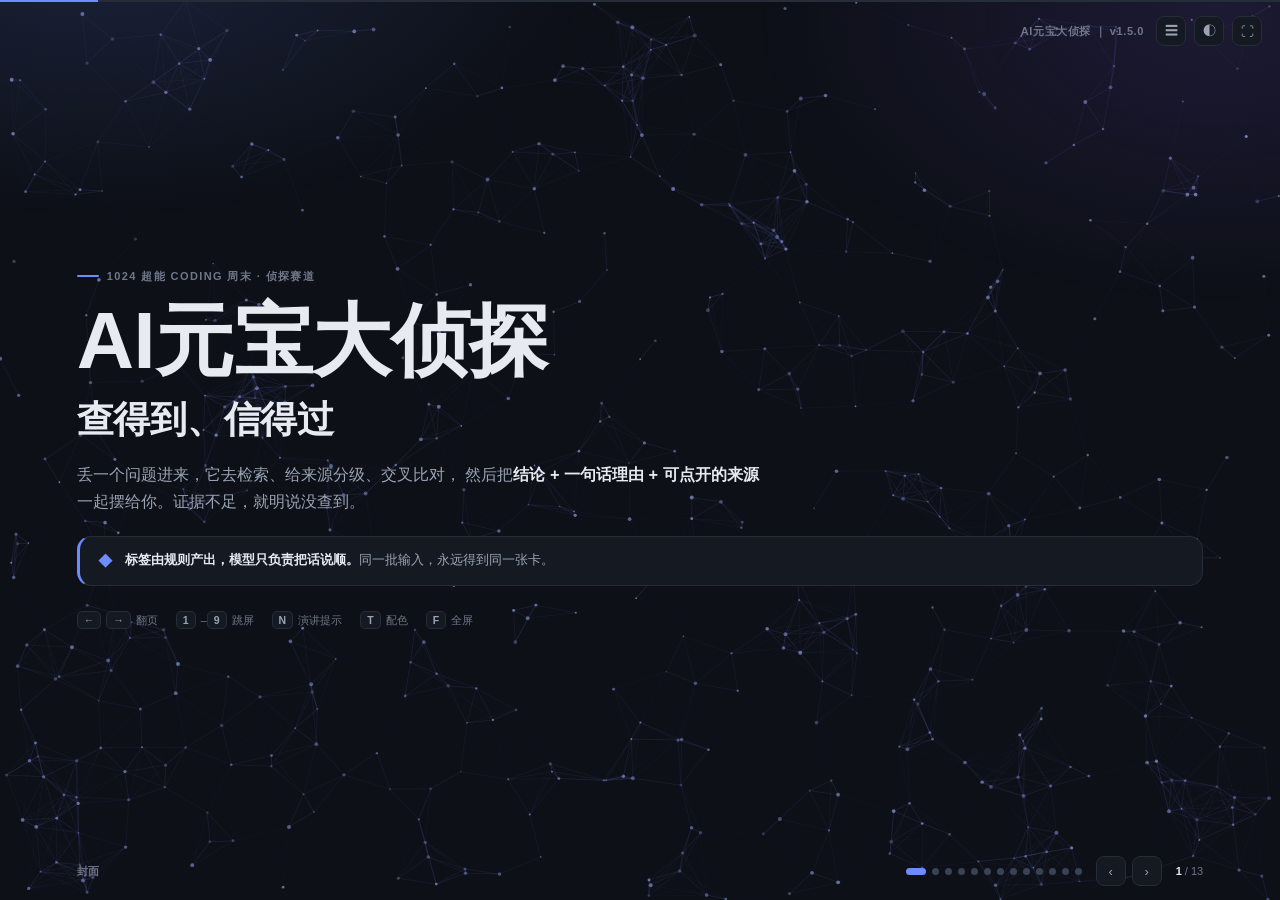
==== commit 6c2cc846: "v1.5.0 密钥在界面上配：保存只落盘，测试才真打接口 右上角入口按钮常驻「元宝搜索设置」，状态点只表达连通性（绿=已连接、琥珀=未连接）， 颜色不跟结论抢戏。弹窗填 SecretId / Secr" ====
--- a/docs/pitch.html
+++ b/docs/pitch.html
@@ -539,7 +539,7 @@
 <div class="progress"><i id="prog"></i></div>
 
 <div class="toolbar">
-  <span class="who">AI元宝大侦探 ｜ v1.4.0</span>
+  <span class="who">AI元宝大侦探 ｜ v1.5.0</span>
   <button class="btn-ico" id="noteBtn" type="button" title="演讲提示（N）" aria-label="切换演讲提示">☰</button>
   <button class="btn-ico" id="themeBtn" type="button" title="日间 / 夜间（T）" aria-label="切换配色">◐</button>
   <button class="btn-ico" id="fsBtn" type="button" title="全屏（F）" aria-label="全屏">⛶</button>
@@ -857,9 +857,9 @@
   <!-- 10 版本 -->
   <section class="slide" data-ch="版本" data-note="50 秒。点每个节点。讲清一条：版本号存在的理由是「同一个问题不能有两种卡」。">
     <div class="wrap">
-      <div class="kicker">版本特点 · v1.4.0</div>
+      <div class="kicker">版本特点 · v1.5.0</div>
       <h2>从「跑通」到「可被检验」</h2>
-      <p class="lead">五个版本，每个版本只解决一件事。点节点看细节。</p>
+      <p class="lead">六个版本，每个版本只解决一件事。点节点看细节。</p>
       <div class="tl mt-m" id="tl"></div>
       <div class="tl-panel" id="tlPanel"></div>
       <div class="rule-bar">
@@ -876,7 +876,7 @@
       <h2>下载就能跑，产物能带走</h2>
       <div class="grid g4 mt-m">
         <div class="card stat"><b>0</b><span>第三方依赖<br>纯 Python 标准库 + 原生 JS</span></div>
-        <div class="card stat"><b>4</b><span>个 GET 接口<br>健康 / 领域 / 样例 / 查证卡</span></div>
+        <div class="card stat"><b>5</b><span>个 GET 接口 + 1 个 POST<br>健康 / 领域 / 样例 / 查证卡 / 密钥设置</span></div>
         <div class="card stat"><b>12</b><span>位指纹<br>自包含静态卡可离线复核</span></div>
         <div class="card stat"><b>600</b><span>颗粒子背景<br>实测 75fps，不占帧预算</span></div>
       </div>
@@ -929,7 +929,7 @@
         <div class="card tight"><p class="small"><b style="color:var(--text)">分享卡片</b><br>导出可离线复核的静态卡</p></div>
         <div class="card tight"><p class="small"><b style="color:var(--text)">T 键</b><br>投影建议用夜间配色</p></div>
       </div>
-      <p class="sub mt-m">AI元宝大侦探 ｜ 1024 超能 Coding 周末 · 侦探赛道 ｜ v1.4.0</p>
+      <p class="sub mt-m">AI元宝大侦探 ｜ 1024 超能 Coding 周末 · 侦探赛道 ｜ v1.5.0</p>
     </div>
   </section>
 
@@ -1420,7 +1420,8 @@
     { v: "1.1.0", h: "语义判定与可校验引用", d: "模型逐条判立场但只判单条、不判结论；引用必须逐字可校验，单条失败只回落那一条；自包含静态卡 + 12 位指纹。" },
     { v: "1.2.0", h: "领域包", d: "六个行业包（通用 / 政策 / 资质 / 健康 / 财务 / 法务），权威源表、线索词、语义上下文、结论用语、时效衰减全部配置化，新增行业不改 Python。" },
     { v: "1.3.0", h: "让结论可被检验", d: "多路查询规划、同源转载识别（转载权重减半、不计独立源）、推翻路径、留一检验（抽掉支点结论会翻）；修复否定式守卫误判。" },
-    { v: "1.4.0", h: "三种终态各再进一层", d: "条件差异定位（说不准时指出两方说的不是同一件事）、关键数字核对（跨来源同量纲分歧提示）、最小补证清单（把没查到变成下一步）。" }
+    { v: "1.4.0", h: "三种终态各再进一层", d: "条件差异定位（说不准时指出两方说的不是同一件事）、关键数字核对（跨来源同量纲分歧提示）、最小补证清单（把没查到变成下一步）。" },
+    { v: "1.5.0", h: "密钥在界面上配", d: "右上角「元宝搜索设置」直接填 SecretId / SecretKey，写入本机 .env 并热生效，不用重启；保存只落盘、测试才真打一次接口，成功与失败分别给结论，错误码翻成能照着做的下一步。" }
   ];
 
   var tl = document.getElementById("tl");
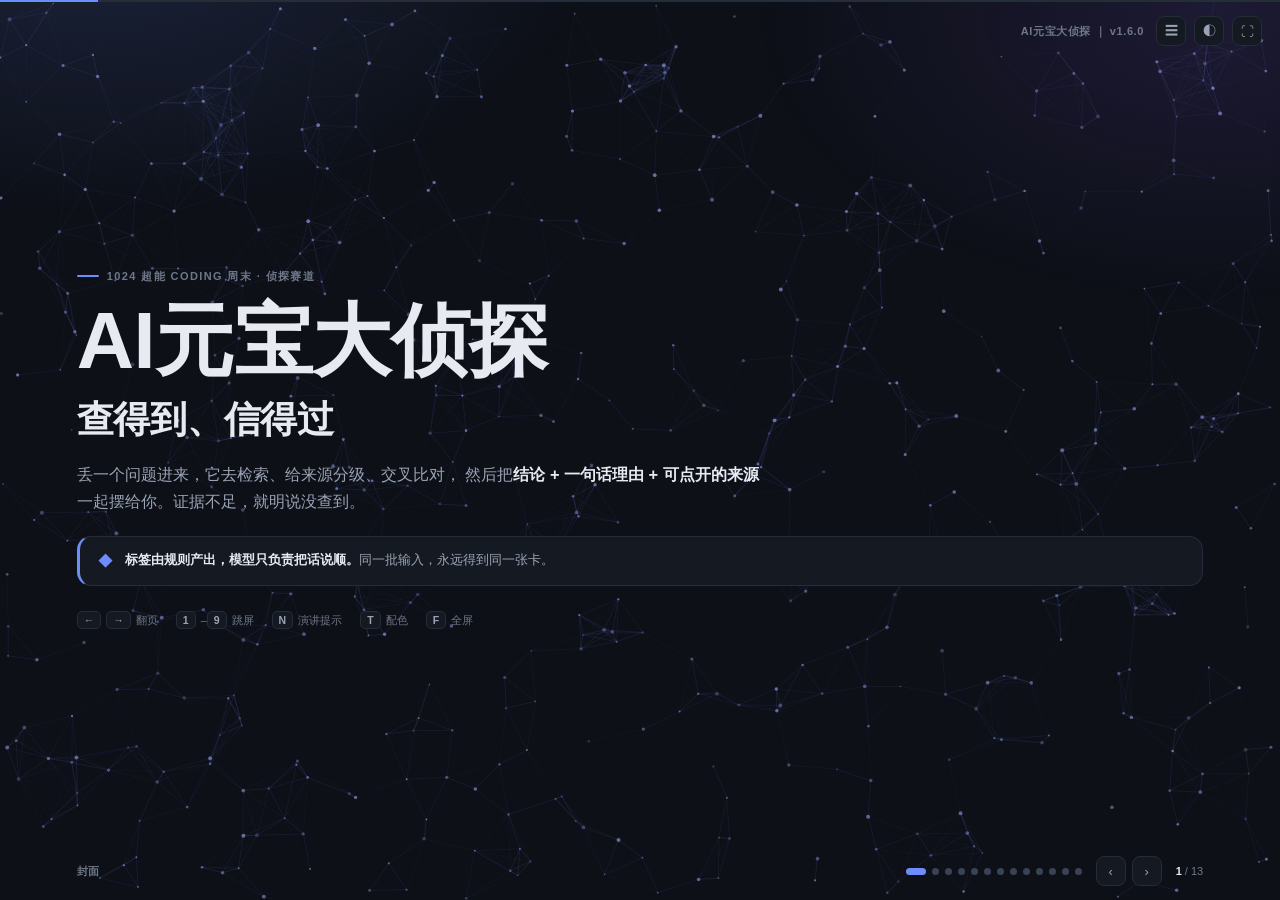
==== commit 07e0138a: "v1.6.0 时间守卫：问 2029 不能拿 2026 充数 原则写在页脚：证据不足时不下结论，查不到就说「没查到可靠来源」。 但问「2029/2027 年诺贝尔文学奖得主是谁」时，系统给出 90% " ====
--- a/docs/pitch.html
+++ b/docs/pitch.html
@@ -539,7 +539,7 @@
 <div class="progress"><i id="prog"></i></div>
 
 <div class="toolbar">
-  <span class="who">AI元宝大侦探 ｜ v1.5.0</span>
+  <span class="who">AI元宝大侦探 ｜ v1.6.0</span>
   <button class="btn-ico" id="noteBtn" type="button" title="演讲提示（N）" aria-label="切换演讲提示">☰</button>
   <button class="btn-ico" id="themeBtn" type="button" title="日间 / 夜间（T）" aria-label="切换配色">◐</button>
   <button class="btn-ico" id="fsBtn" type="button" title="全屏（F）" aria-label="全屏">⛶</button>
@@ -857,9 +857,9 @@
   <!-- 10 版本 -->
   <section class="slide" data-ch="版本" data-note="50 秒。点每个节点。讲清一条：版本号存在的理由是「同一个问题不能有两种卡」。">
     <div class="wrap">
-      <div class="kicker">版本特点 · v1.5.0</div>
+      <div class="kicker">版本特点 · v1.6.0</div>
       <h2>从「跑通」到「可被检验」</h2>
-      <p class="lead">六个版本，每个版本只解决一件事。点节点看细节。</p>
+      <p class="lead">七个版本，每个版本只解决一件事。点节点看细节。</p>
       <div class="tl mt-m" id="tl"></div>
       <div class="tl-panel" id="tlPanel"></div>
       <div class="rule-bar">
@@ -929,7 +929,7 @@
         <div class="card tight"><p class="small"><b style="color:var(--text)">分享卡片</b><br>导出可离线复核的静态卡</p></div>
         <div class="card tight"><p class="small"><b style="color:var(--text)">T 键</b><br>投影建议用夜间配色</p></div>
       </div>
-      <p class="sub mt-m">AI元宝大侦探 ｜ 1024 超能 Coding 周末 · 侦探赛道 ｜ v1.5.0</p>
+      <p class="sub mt-m">AI元宝大侦探 ｜ 1024 超能 Coding 周末 · 侦探赛道 ｜ v1.6.0</p>
     </div>
   </section>
 
@@ -1421,7 +1421,8 @@
     { v: "1.2.0", h: "领域包", d: "六个行业包（通用 / 政策 / 资质 / 健康 / 财务 / 法务），权威源表、线索词、语义上下文、结论用语、时效衰减全部配置化，新增行业不改 Python。" },
     { v: "1.3.0", h: "让结论可被检验", d: "多路查询规划、同源转载识别（转载权重减半、不计独立源）、推翻路径、留一检验（抽掉支点结论会翻）；修复否定式守卫误判。" },
     { v: "1.4.0", h: "三种终态各再进一层", d: "条件差异定位（说不准时指出两方说的不是同一件事）、关键数字核对（跨来源同量纲分歧提示）、最小补证清单（把没查到变成下一步）。" },
-    { v: "1.5.0", h: "密钥在界面上配", d: "右上角「元宝搜索设置」直接填 SecretId / SecretKey，写入本机 .env 并热生效，不用重启；保存只落盘、测试才真打一次接口，成功与失败分别给结论，错误码翻成能照着做的下一步。" }
+    { v: "1.5.0", h: "密钥在界面上配", d: "右上角「元宝搜索设置」直接填 SecretId / SecretKey，写入本机 .env 并热生效，不用重启；保存只落盘、测试才真打一次接口，成功与失败分别给结论，错误码翻成能照着做的下一步。" },
+    { v: "1.6.0", h: "时间守卫", d: "提问点明年份时先问「这一年到了没有」：晚于当前年份直接判「没查到可靠来源」；问当年的结果却没有证据讲到这一年的，同样不拿别的时间凑数；最相近内容单独列出，明说「不是答案，仅供参考」。" }
   ];
 
   var tl = document.getElementById("tl");
